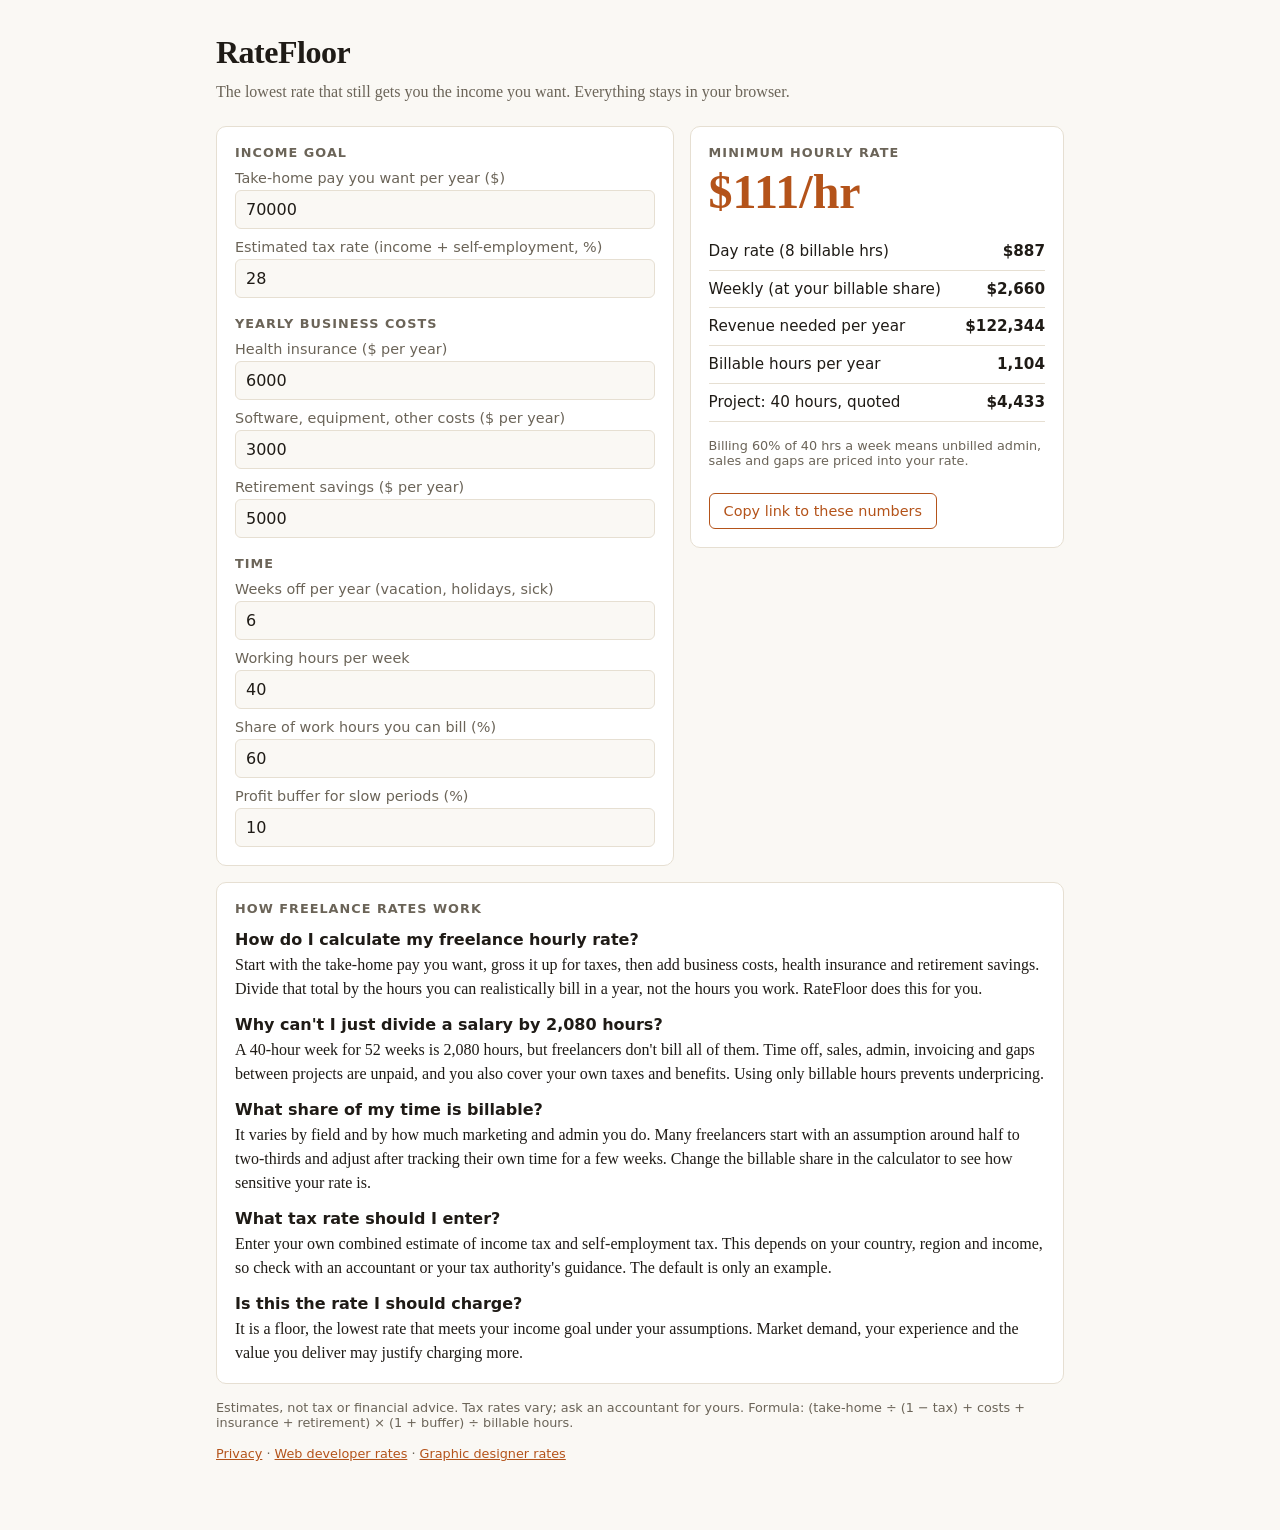
==== index.html @ 957304d7 "Add site source, shared headers and publish config, 404 metadata Replace uploaded zip with the extra" ====
<!doctype html>
<html lang="en">
<head>
<meta charset="utf-8">
<meta name="viewport" content="width=device-width,initial-scale=1">
<title>RateFloor: Freelance Hourly Rate Calculator</title>
<link rel="canonical" href="https://ratefloor-calculator.netlify.app/">
<meta property="og:title" content="RateFloor: Freelance Hourly Rate Calculator">
<meta property="og:description" content="Work backward from the take-home pay you want to the minimum rate you should charge.">
<meta property="og:url" content="https://ratefloor-calculator.netlify.app/">
<meta property="og:type" content="website">
<meta name="description" content="Work backward from the take-home pay you want to the minimum hourly, daily and project rate you should charge as a freelancer.">
<style>
:root{--bg:#faf8f4;--card:#fff;--ink:#1f1b16;--mute:#6b6458;--acc:#b4531a;--line:#e6dfd2}
@media(prefers-color-scheme:dark){:root{--bg:#171410;--card:#201c17;--ink:#f1ebe0;--mute:#a79d8c;--acc:#f0985c;--line:#342e26}}
*{box-sizing:border-box}
body{margin:0;font:16px/1.5 Georgia,'Times New Roman',serif;background:var(--bg);color:var(--ink)}
main{max-width:880px;margin:0 auto;padding:28px 16px 56px}
h1{font-size:2rem;margin:0 0 4px;letter-spacing:-.5px}
.sub{color:var(--mute);margin:0 0 22px}
.grid{display:grid;grid-template-columns:1.1fr .9fr;gap:16px;align-items:start}
@media(max-width:720px){.grid{grid-template-columns:1fr}}
.card{background:var(--card);border:1px solid var(--line);border-radius:10px;padding:18px}
h2{font:600 .8rem system-ui,sans-serif;text-transform:uppercase;letter-spacing:.08em;color:var(--mute);margin:18px 0 6px}
h2:first-child{margin-top:0}
label{display:block;font:.9rem system-ui,sans-serif;color:var(--mute);margin-top:10px}
input{width:100%;padding:9px 10px;margin-top:4px;font:1rem system-ui,sans-serif;border:1px solid var(--line);border-radius:6px;background:var(--bg);color:var(--ink)}
.hero{font-size:3rem;font-weight:700;color:var(--acc);line-height:1.1}
.row{display:flex;justify-content:space-between;padding:7px 0;border-bottom:1px solid var(--line);font-family:system-ui,sans-serif;font-size:.95rem}
.row:last-child{border:0}
.note{color:var(--mute);font:.8rem system-ui,sans-serif;margin-top:16px}
</style>
<script type="application/ld+json">{"@context": "https://schema.org", "@type": "FAQPage", "mainEntity": [{"@type": "Question", "name": "How do I calculate my freelance hourly rate?", "acceptedAnswer": {"@type": "Answer", "text": "Start with the take-home pay you want, gross it up for taxes, then add business costs, health insurance and retirement savings. Divide that total by the hours you can realistically bill in a year, not the hours you work. RateFloor does this for you."}}, {"@type": "Question", "name": "Why can't I just divide a salary by 2,080 hours?", "acceptedAnswer": {"@type": "Answer", "text": "A 40-hour week for 52 weeks is 2,080 hours, but freelancers don't bill all of them. Time off, sales, admin, invoicing and gaps between projects are unpaid, and you also cover your own taxes and benefits. Using only billable hours prevents underpricing."}}, {"@type": "Question", "name": "What share of my time is billable?", "acceptedAnswer": {"@type": "Answer", "text": "It varies by field and by how much marketing and admin you do. Many freelancers start with an assumption around half to two-thirds and adjust after tracking their own time for a few weeks. Change the billable share in the calculator to see how sensitive your rate is."}}, {"@type": "Question", "name": "What tax rate should I enter?", "acceptedAnswer": {"@type": "Answer", "text": "Enter your own combined estimate of income tax and self-employment tax. This depends on your country, region and income, so check with an accountant or your tax authority's guidance. The default is only an example."}}, {"@type": "Question", "name": "Is this the rate I should charge?", "acceptedAnswer": {"@type": "Answer", "text": "It is a floor, the lowest rate that meets your income goal under your assumptions. Market demand, your experience and the value you deliver may justify charging more."}}]}</script>
</head>
<body>
<main>
<h1>RateFloor</h1>
<p class="sub">The lowest rate that still gets you the income you want. Everything stays in your browser.</p>
<div class="grid">
<section class="card">
<h2>Income goal</h2>
<label>Take-home pay you want per year ($)<input id="net" type="number" value="70000" step="1000"></label>
<label>Estimated tax rate (income + self-employment, %)<input id="tax" type="number" value="28" step="1"></label>
<h2>Yearly business costs</h2>
<label>Health insurance ($ per year)<input id="health" type="number" value="6000" step="100"></label>
<label>Software, equipment, other costs ($ per year)<input id="costs" type="number" value="3000" step="100"></label>
<label>Retirement savings ($ per year)<input id="ret" type="number" value="5000" step="500"></label>
<h2>Time</h2>
<label>Weeks off per year (vacation, holidays, sick)<input id="off" type="number" value="6" step="1"></label>
<label>Working hours per week<input id="hrs" type="number" value="40" step="1"></label>
<label>Share of work hours you can bill (%)<input id="bill" type="number" value="60" step="1"></label>
<label>Profit buffer for slow periods (%)<input id="buf" type="number" value="10" step="1"></label>
</section>
<section class="card" aria-live="polite">
<h2>Minimum hourly rate</h2>
<div class="hero" id="rate">–</div>
<div style="height:14px"></div>
<div class="row"><span>Day rate (8 billable hrs)</span><b id="day">–</b></div>
<div class="row"><span>Weekly (at your billable share)</span><b id="wk">–</b></div>
<div class="row"><span>Revenue needed per year</span><b id="rev">–</b></div>
<div class="row"><span>Billable hours per year</span><b id="bh">–</b></div>
<div class="row"><span>Project: 40 hours, quoted</span><b id="proj">–</b></div>
<p class="note" id="msg"></p>
<button id="share" type="button" style="margin-top:12px;padding:9px 14px;font:.9rem system-ui,sans-serif;border:1px solid var(--acc);color:var(--acc);background:transparent;border-radius:6px;cursor:pointer">Copy link to these numbers</button>
</section>
</div>
<section class="card" style="margin-top:16px"><h2>How freelance rates work</h2><h3 style="font:600 1rem system-ui,sans-serif;margin:14px 0 4px">How do I calculate my freelance hourly rate?</h3><p style="margin:0">Start with the take-home pay you want, gross it up for taxes, then add business costs, health insurance and retirement savings. Divide that total by the hours you can realistically bill in a year, not the hours you work. RateFloor does this for you.</p><h3 style="font:600 1rem system-ui,sans-serif;margin:14px 0 4px">Why can't I just divide a salary by 2,080 hours?</h3><p style="margin:0">A 40-hour week for 52 weeks is 2,080 hours, but freelancers don't bill all of them. Time off, sales, admin, invoicing and gaps between projects are unpaid, and you also cover your own taxes and benefits. Using only billable hours prevents underpricing.</p><h3 style="font:600 1rem system-ui,sans-serif;margin:14px 0 4px">What share of my time is billable?</h3><p style="margin:0">It varies by field and by how much marketing and admin you do. Many freelancers start with an assumption around half to two-thirds and adjust after tracking their own time for a few weeks. Change the billable share in the calculator to see how sensitive your rate is.</p><h3 style="font:600 1rem system-ui,sans-serif;margin:14px 0 4px">What tax rate should I enter?</h3><p style="margin:0">Enter your own combined estimate of income tax and self-employment tax. This depends on your country, region and income, so check with an accountant or your tax authority's guidance. The default is only an example.</p><h3 style="font:600 1rem system-ui,sans-serif;margin:14px 0 4px">Is this the rate I should charge?</h3><p style="margin:0">It is a floor, the lowest rate that meets your income goal under your assumptions. Market demand, your experience and the value you deliver may justify charging more.</p></section>
<p class="note">Estimates, not tax or financial advice. Tax rates vary; ask an accountant for yours. Formula: (take-home ÷ (1 − tax) + costs + insurance + retirement) × (1 + buffer) ÷ billable hours.</p>
<p class="note"><a href="privacy.html" style="color:var(--acc)">Privacy</a> &middot; <a href="guides/web-developer-freelance-rate/" style="color:var(--acc)">Web developer rates</a> &middot; <a href="guides/graphic-designer-freelance-rate/" style="color:var(--acc)">Graphic designer rates</a></p>
</main>
<script>
const $=id=>document.getElementById(id);
const m=n=>"$"+Math.round(n).toLocaleString();
function calc(){
  const v=id=>+$(id).value;
  const tax=v("tax")/100;
  if(tax>=1||tax<0||v("bill")<=0||v("hrs")<=0||v("off")>=52){$("msg").textContent="Check your inputs.";return}
  const gross=v("net")/(1-tax);
  const rev=(gross+v("health")+v("costs")+v("ret"))*(1+v("buf")/100);
  const bh=(52-v("off"))*v("hrs")*(v("bill")/100);
  const rate=rev/bh;
  $("rate").textContent=m(rate)+"/hr";
  $("day").textContent=m(rate*8);
  $("wk").textContent=m(rate*v("hrs")*v("bill")/100);
  $("rev").textContent=m(rev);
  $("bh").textContent=Math.round(bh).toLocaleString();
  $("proj").textContent=m(rate*40);
  $("msg").textContent="Billing "+Math.round(v("bill"))+"% of "+v("hrs")+" hrs a week means unbilled admin, sales and gaps are priced into your rate.";
}
const ids=["net","tax","health","costs","ret","off","hrs","bill","buf"];
function save(){try{history.replaceState(null,"","#"+ids.map(i=>$(i).value).join(","))}catch(e){}}
function load(){const p=location.hash.slice(1).split(",");if(p.length===ids.length&&p.every(x=>x!==""&&isFinite(+x)))ids.forEach((i,k)=>$(i).value=p[k])}
$("share").addEventListener("click",async()=>{save();try{await navigator.clipboard.writeText(location.href);$("share").textContent="Link copied"}catch(e){$("share").textContent="Copy the address bar link"}setTimeout(()=>$("share").textContent="Copy link to these numbers",2500)});
document.querySelectorAll("input").forEach(e=>e.addEventListener("input",()=>{calc();save()}));
load();calc();
</script>
</body>
</html>
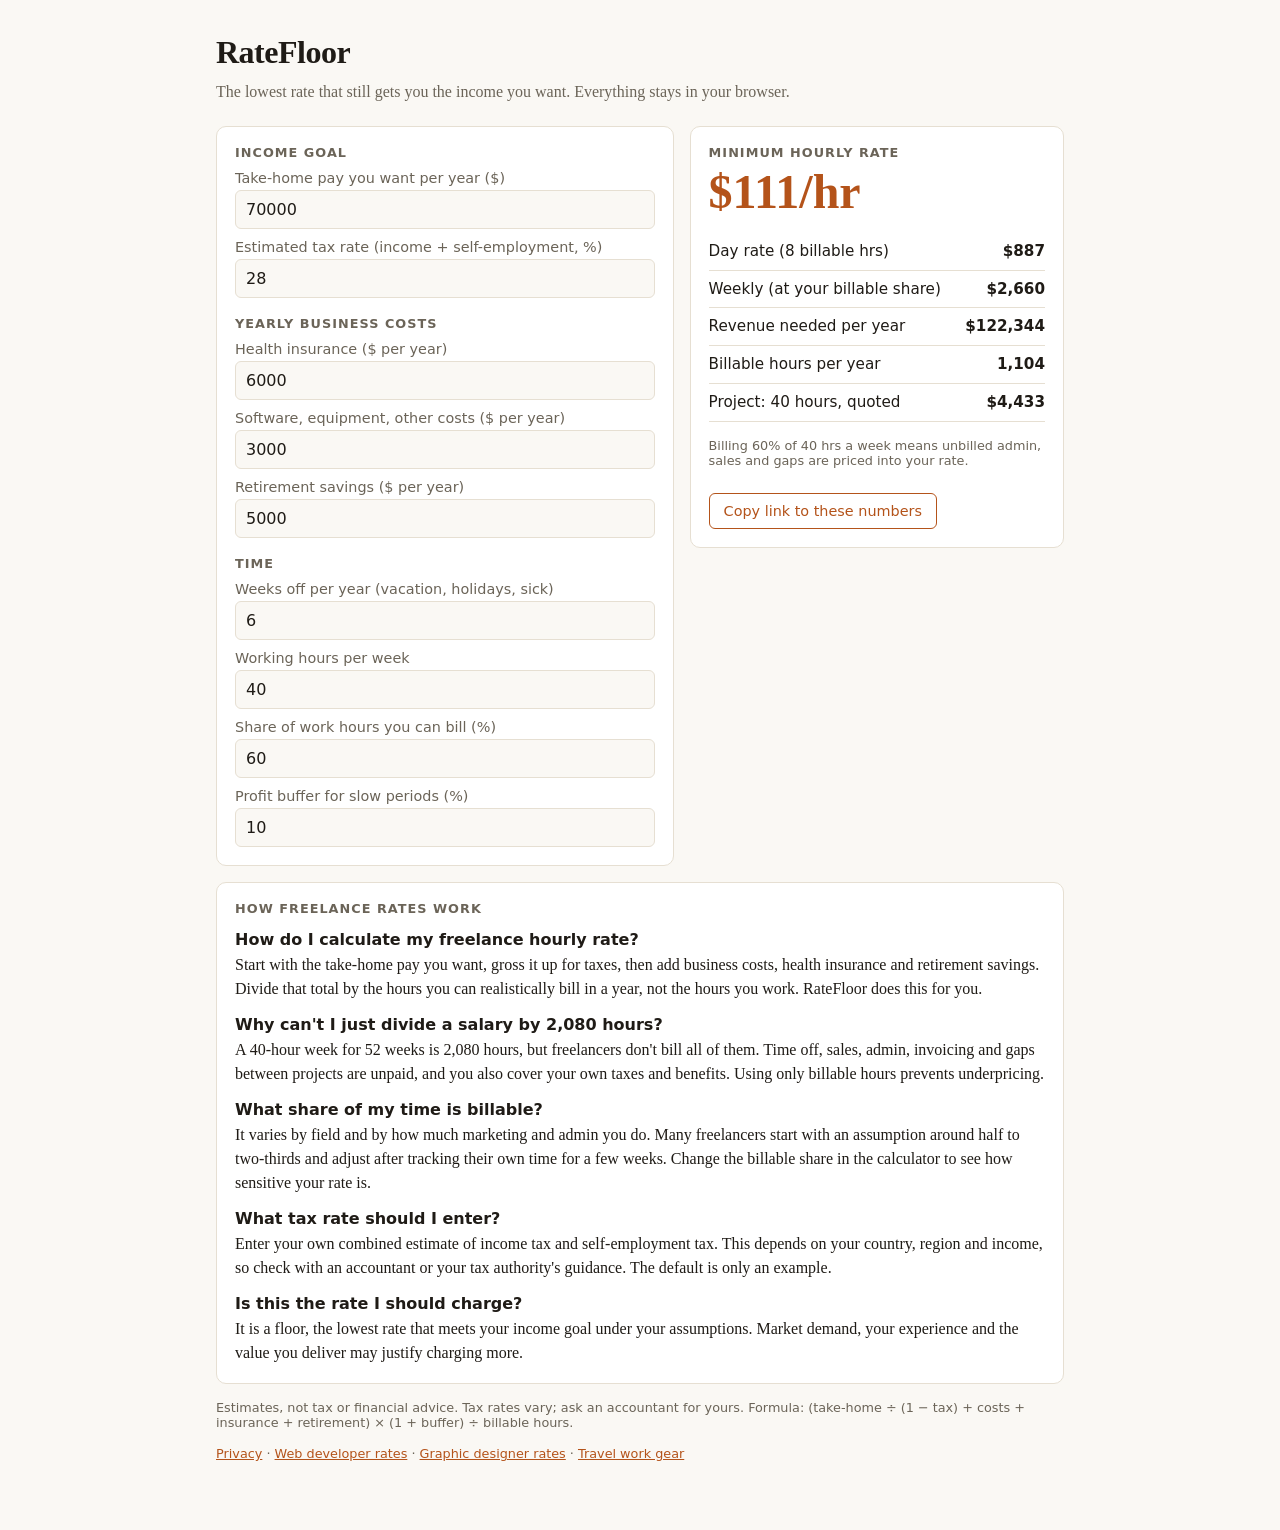
==== commit a5c0ce28: "Add travel work gear guide with affiliate links New guide with nine tagged Amazon search links and a" ====
--- a/index.html
+++ b/index.html
@@ -31,6 +31,8 @@
 .note{color:var(--mute);font:.8rem system-ui,sans-serif;margin-top:16px}
 </style>
 <script type="application/ld+json">{"@context": "https://schema.org", "@type": "FAQPage", "mainEntity": [{"@type": "Question", "name": "How do I calculate my freelance hourly rate?", "acceptedAnswer": {"@type": "Answer", "text": "Start with the take-home pay you want, gross it up for taxes, then add business costs, health insurance and retirement savings. Divide that total by the hours you can realistically bill in a year, not the hours you work. RateFloor does this for you."}}, {"@type": "Question", "name": "Why can't I just divide a salary by 2,080 hours?", "acceptedAnswer": {"@type": "Answer", "text": "A 40-hour week for 52 weeks is 2,080 hours, but freelancers don't bill all of them. Time off, sales, admin, invoicing and gaps between projects are unpaid, and you also cover your own taxes and benefits. Using only billable hours prevents underpricing."}}, {"@type": "Question", "name": "What share of my time is billable?", "acceptedAnswer": {"@type": "Answer", "text": "It varies by field and by how much marketing and admin you do. Many freelancers start with an assumption around half to two-thirds and adjust after tracking their own time for a few weeks. Change the billable share in the calculator to see how sensitive your rate is."}}, {"@type": "Question", "name": "What tax rate should I enter?", "acceptedAnswer": {"@type": "Answer", "text": "Enter your own combined estimate of income tax and self-employment tax. This depends on your country, region and income, so check with an accountant or your tax authority's guidance. The default is only an example."}}, {"@type": "Question", "name": "Is this the rate I should charge?", "acceptedAnswer": {"@type": "Answer", "text": "It is a floor, the lowest rate that meets your income goal under your assumptions. Market demand, your experience and the value you deliver may justify charging more."}}]}</script>
+<script async src="https://www.googletagmanager.com/gtag/js?id=G-VD6P0Z7NSE"></script>
+<script>window.dataLayer=window.dataLayer||[];function gtag(){dataLayer.push(arguments)}gtag("js",new Date());gtag("config","G-VD6P0Z7NSE",{page_location:location.origin+location.pathname+location.search});</script>
 </head>
 <body>
 <main>
@@ -66,7 +68,7 @@
 </div>
 <section class="card" style="margin-top:16px"><h2>How freelance rates work</h2><h3 style="font:600 1rem system-ui,sans-serif;margin:14px 0 4px">How do I calculate my freelance hourly rate?</h3><p style="margin:0">Start with the take-home pay you want, gross it up for taxes, then add business costs, health insurance and retirement savings. Divide that total by the hours you can realistically bill in a year, not the hours you work. RateFloor does this for you.</p><h3 style="font:600 1rem system-ui,sans-serif;margin:14px 0 4px">Why can't I just divide a salary by 2,080 hours?</h3><p style="margin:0">A 40-hour week for 52 weeks is 2,080 hours, but freelancers don't bill all of them. Time off, sales, admin, invoicing and gaps between projects are unpaid, and you also cover your own taxes and benefits. Using only billable hours prevents underpricing.</p><h3 style="font:600 1rem system-ui,sans-serif;margin:14px 0 4px">What share of my time is billable?</h3><p style="margin:0">It varies by field and by how much marketing and admin you do. Many freelancers start with an assumption around half to two-thirds and adjust after tracking their own time for a few weeks. Change the billable share in the calculator to see how sensitive your rate is.</p><h3 style="font:600 1rem system-ui,sans-serif;margin:14px 0 4px">What tax rate should I enter?</h3><p style="margin:0">Enter your own combined estimate of income tax and self-employment tax. This depends on your country, region and income, so check with an accountant or your tax authority's guidance. The default is only an example.</p><h3 style="font:600 1rem system-ui,sans-serif;margin:14px 0 4px">Is this the rate I should charge?</h3><p style="margin:0">It is a floor, the lowest rate that meets your income goal under your assumptions. Market demand, your experience and the value you deliver may justify charging more.</p></section>
 <p class="note">Estimates, not tax or financial advice. Tax rates vary; ask an accountant for yours. Formula: (take-home ÷ (1 − tax) + costs + insurance + retirement) × (1 + buffer) ÷ billable hours.</p>
-<p class="note"><a href="privacy.html" style="color:var(--acc)">Privacy</a> &middot; <a href="guides/web-developer-freelance-rate/" style="color:var(--acc)">Web developer rates</a> &middot; <a href="guides/graphic-designer-freelance-rate/" style="color:var(--acc)">Graphic designer rates</a></p>
+<p class="note"><a href="privacy.html" style="color:var(--acc)">Privacy</a> &middot; <a href="guides/web-developer-freelance-rate/" style="color:var(--acc)">Web developer rates</a> &middot; <a href="guides/graphic-designer-freelance-rate/" style="color:var(--acc)">Graphic designer rates</a> &middot; <a href="guides/travel-work-gear/" style="color:var(--acc)">Travel work gear</a></p>
 </main>
 <script>
 const $=id=>document.getElementById(id);
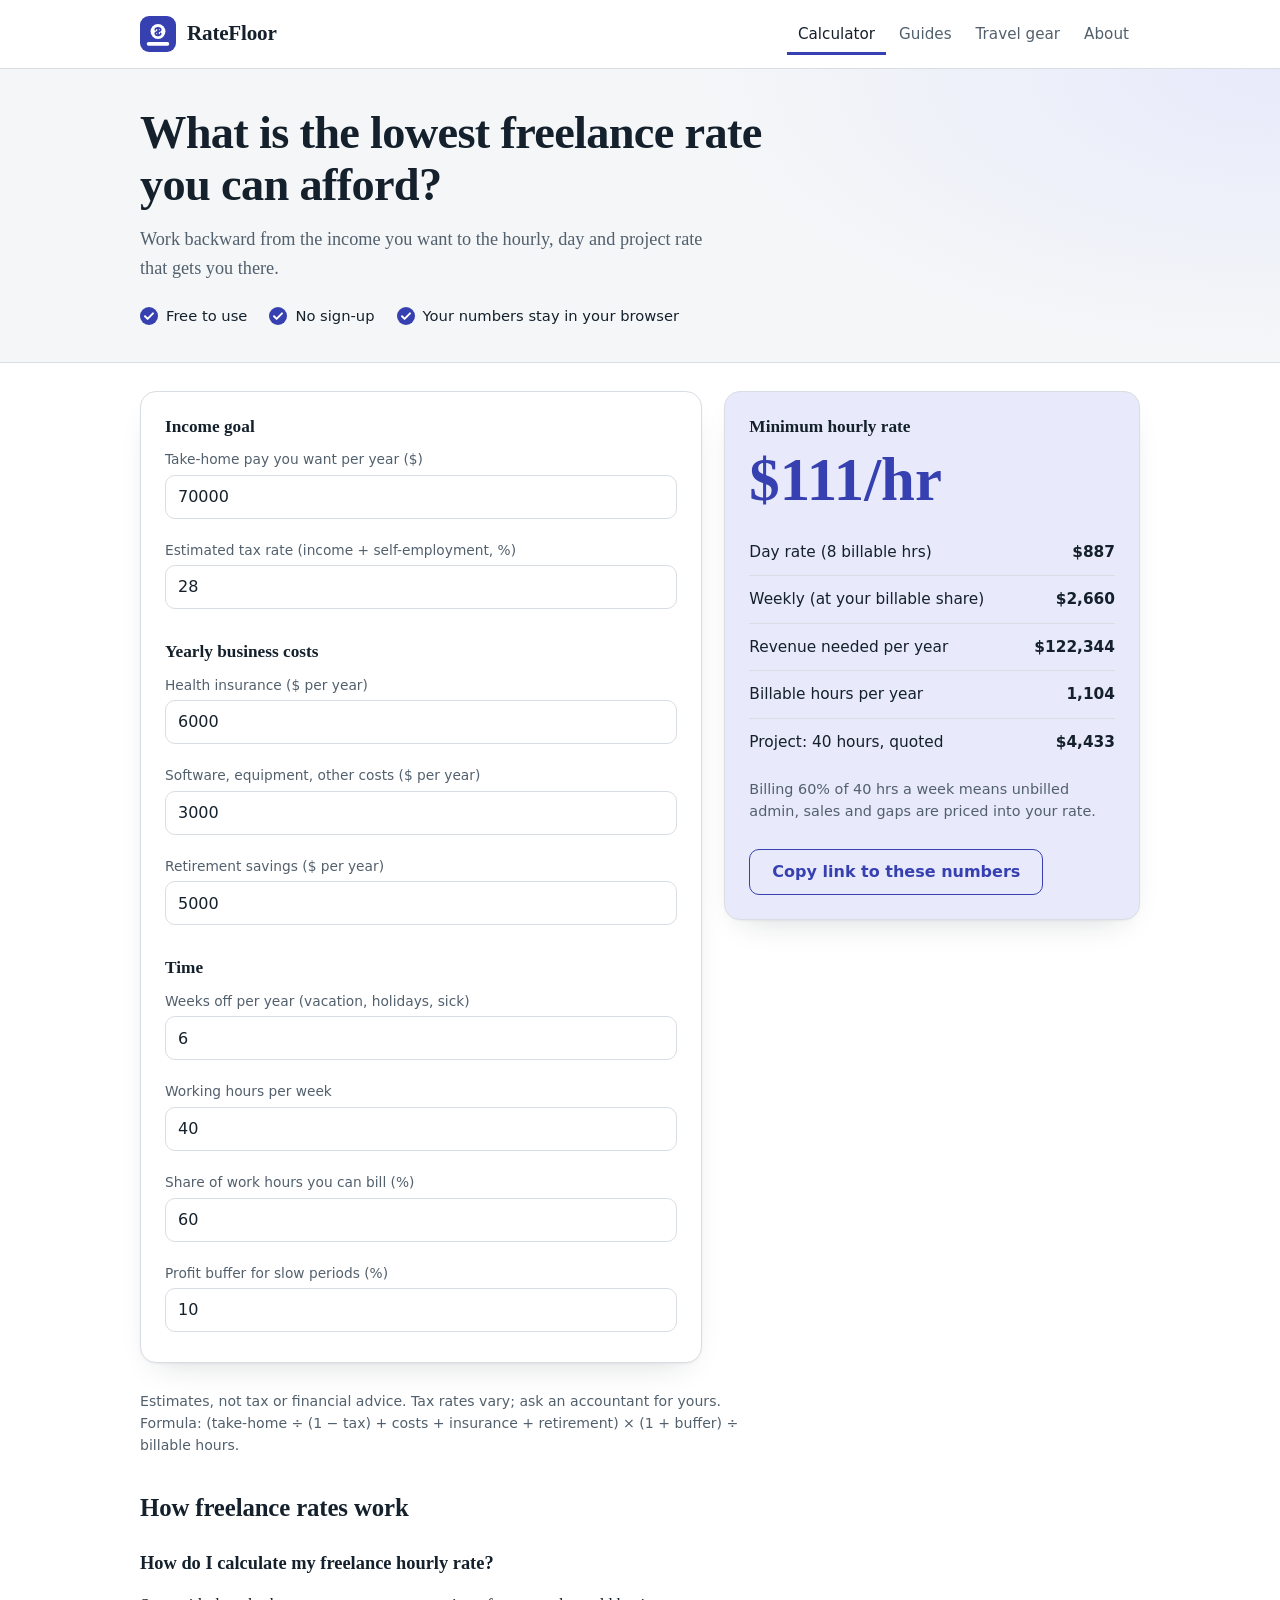
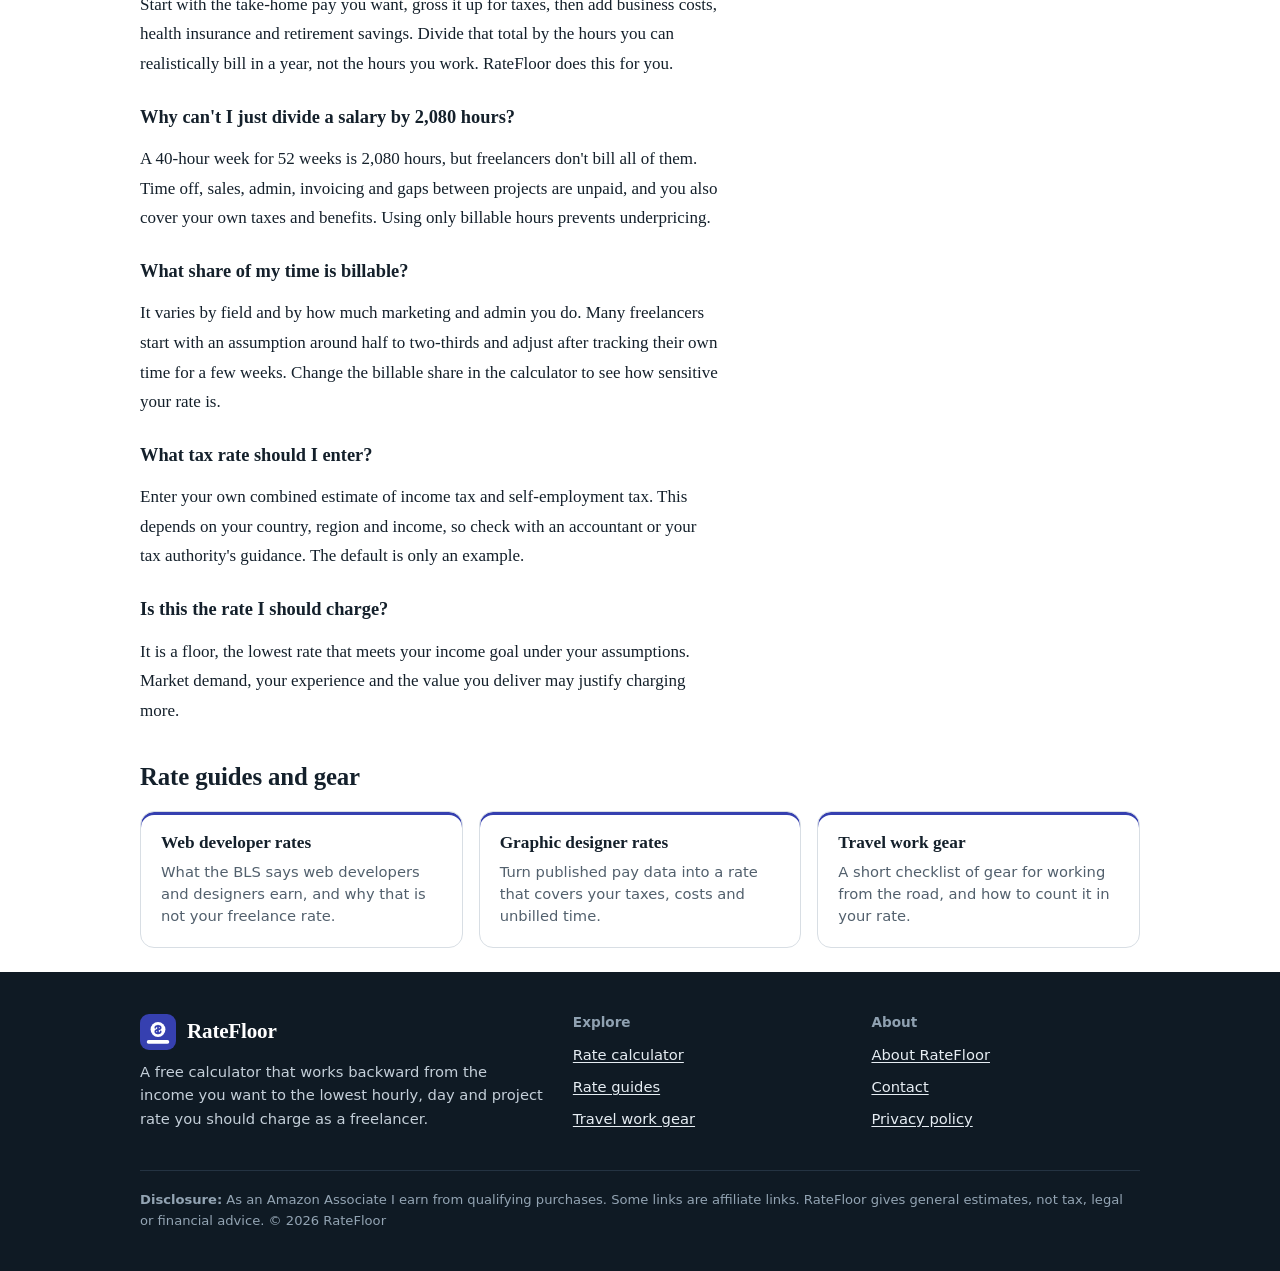
==== commit 4ab5506c: "Redesign RateFloor and add AdSense, contact and about pages Shared design system with logo, favicon " ====
--- a/index.html
+++ b/index.html
@@ -1,75 +1,52 @@
 <!doctype html>
-<html lang="en">
-<head>
-<meta charset="utf-8">
-<meta name="viewport" content="width=device-width,initial-scale=1">
-<title>RateFloor: Freelance Hourly Rate Calculator</title>
+<html lang="en"><head><meta charset="utf-8"><meta name="viewport" content="width=device-width,initial-scale=1">
+<title>RateFloor: Freelance Hourly Rate Calculator</title><meta name="description" content="Work backward from the take-home pay you want to the minimum hourly, daily and project rate you should charge as a freelancer.">
 <link rel="canonical" href="https://ratefloor-calculator.netlify.app/">
-<meta property="og:title" content="RateFloor: Freelance Hourly Rate Calculator">
-<meta property="og:description" content="Work backward from the take-home pay you want to the minimum rate you should charge.">
-<meta property="og:url" content="https://ratefloor-calculator.netlify.app/">
-<meta property="og:type" content="website">
-<meta name="description" content="Work backward from the take-home pay you want to the minimum hourly, daily and project rate you should charge as a freelancer.">
-<style>
-:root{--bg:#faf8f4;--card:#fff;--ink:#1f1b16;--mute:#6b6458;--acc:#b4531a;--line:#e6dfd2}
-@media(prefers-color-scheme:dark){:root{--bg:#171410;--card:#201c17;--ink:#f1ebe0;--mute:#a79d8c;--acc:#f0985c;--line:#342e26}}
-*{box-sizing:border-box}
-body{margin:0;font:16px/1.5 Georgia,'Times New Roman',serif;background:var(--bg);color:var(--ink)}
-main{max-width:880px;margin:0 auto;padding:28px 16px 56px}
-h1{font-size:2rem;margin:0 0 4px;letter-spacing:-.5px}
-.sub{color:var(--mute);margin:0 0 22px}
-.grid{display:grid;grid-template-columns:1.1fr .9fr;gap:16px;align-items:start}
-@media(max-width:720px){.grid{grid-template-columns:1fr}}
-.card{background:var(--card);border:1px solid var(--line);border-radius:10px;padding:18px}
-h2{font:600 .8rem system-ui,sans-serif;text-transform:uppercase;letter-spacing:.08em;color:var(--mute);margin:18px 0 6px}
-h2:first-child{margin-top:0}
-label{display:block;font:.9rem system-ui,sans-serif;color:var(--mute);margin-top:10px}
-input{width:100%;padding:9px 10px;margin-top:4px;font:1rem system-ui,sans-serif;border:1px solid var(--line);border-radius:6px;background:var(--bg);color:var(--ink)}
-.hero{font-size:3rem;font-weight:700;color:var(--acc);line-height:1.1}
-.row{display:flex;justify-content:space-between;padding:7px 0;border-bottom:1px solid var(--line);font-family:system-ui,sans-serif;font-size:.95rem}
-.row:last-child{border:0}
-.note{color:var(--mute);font:.8rem system-ui,sans-serif;margin-top:16px}
-</style>
-<script type="application/ld+json">{"@context": "https://schema.org", "@type": "FAQPage", "mainEntity": [{"@type": "Question", "name": "How do I calculate my freelance hourly rate?", "acceptedAnswer": {"@type": "Answer", "text": "Start with the take-home pay you want, gross it up for taxes, then add business costs, health insurance and retirement savings. Divide that total by the hours you can realistically bill in a year, not the hours you work. RateFloor does this for you."}}, {"@type": "Question", "name": "Why can't I just divide a salary by 2,080 hours?", "acceptedAnswer": {"@type": "Answer", "text": "A 40-hour week for 52 weeks is 2,080 hours, but freelancers don't bill all of them. Time off, sales, admin, invoicing and gaps between projects are unpaid, and you also cover your own taxes and benefits. Using only billable hours prevents underpricing."}}, {"@type": "Question", "name": "What share of my time is billable?", "acceptedAnswer": {"@type": "Answer", "text": "It varies by field and by how much marketing and admin you do. Many freelancers start with an assumption around half to two-thirds and adjust after tracking their own time for a few weeks. Change the billable share in the calculator to see how sensitive your rate is."}}, {"@type": "Question", "name": "What tax rate should I enter?", "acceptedAnswer": {"@type": "Answer", "text": "Enter your own combined estimate of income tax and self-employment tax. This depends on your country, region and income, so check with an accountant or your tax authority's guidance. The default is only an example."}}, {"@type": "Question", "name": "Is this the rate I should charge?", "acceptedAnswer": {"@type": "Answer", "text": "It is a floor, the lowest rate that meets your income goal under your assumptions. Market demand, your experience and the value you deliver may justify charging more."}}]}</script>
+<link rel="icon" type="image/svg+xml" href="/favicon.svg"><link rel="apple-touch-icon" href="/apple-touch-icon.png"><meta name="theme-color" content="#3640b0">
+<meta property="og:type" content="website"><meta property="og:site_name" content="RateFloor">
+<meta property="og:title" content="RateFloor: Freelance Hourly Rate Calculator"><meta property="og:description" content="Work backward from the take-home pay you want to the minimum hourly, daily and project rate you should charge as a freelancer.">
+<meta property="og:url" content="https://ratefloor-calculator.netlify.app/"><meta property="og:image" content="https://ratefloor-calculator.netlify.app/og-image.png">
+<meta name="twitter:card" content="summary_large_image">
+<link rel="stylesheet" href="/style.css">
 <script async src="https://www.googletagmanager.com/gtag/js?id=G-VD6P0Z7NSE"></script>
 <script>window.dataLayer=window.dataLayer||[];function gtag(){dataLayer.push(arguments)}gtag("js",new Date());gtag("config","G-VD6P0Z7NSE",{page_location:location.origin+location.pathname+location.search});</script>
-</head>
-<body>
-<main>
-<h1>RateFloor</h1>
-<p class="sub">The lowest rate that still gets you the income you want. Everything stays in your browser.</p>
-<div class="grid">
-<section class="card">
-<h2>Income goal</h2>
+<meta name="google-adsense-account" content="ca-pub-1399340452541176">
+<script async src="https://pagead2.googlesyndication.com/pagead/js/adsbygoogle.js?client=ca-pub-1399340452541176" crossorigin="anonymous"></script>
+<script type="application/ld+json">{"@context": "https://schema.org", "@type": "FAQPage", "mainEntity": [{"@type": "Question", "name": "How do I calculate my freelance hourly rate?", "acceptedAnswer": {"@type": "Answer", "text": "Start with the take-home pay you want, gross it up for taxes, then add business costs, health insurance and retirement savings. Divide that total by the hours you can realistically bill in a year, not the hours you work. RateFloor does this for you."}}, {"@type": "Question", "name": "Why can't I just divide a salary by 2,080 hours?", "acceptedAnswer": {"@type": "Answer", "text": "A 40-hour week for 52 weeks is 2,080 hours, but freelancers don't bill all of them. Time off, sales, admin, invoicing and gaps between projects are unpaid, and you also cover your own taxes and benefits. Using only billable hours prevents underpricing."}}, {"@type": "Question", "name": "What share of my time is billable?", "acceptedAnswer": {"@type": "Answer", "text": "It varies by field and by how much marketing and admin you do. Many freelancers start with an assumption around half to two-thirds and adjust after tracking their own time for a few weeks. Change the billable share in the calculator to see how sensitive your rate is."}}, {"@type": "Question", "name": "What tax rate should I enter?", "acceptedAnswer": {"@type": "Answer", "text": "Enter your own combined estimate of income tax and self-employment tax. This depends on your country, region and income, so check with an accountant or your tax authority's guidance. The default is only an example."}}, {"@type": "Question", "name": "Is this the rate I should charge?", "acceptedAnswer": {"@type": "Answer", "text": "It is a floor, the lowest rate that meets your income goal under your assumptions. Market demand, your experience and the value you deliver may justify charging more."}}]}</script>
+</head><body>
+<a class="skip" href="#main">Skip to content</a>
+<header class="top"><div class="w"><a class="brand" href="/"><svg aria-hidden="true" xmlns="http://www.w3.org/2000/svg" viewBox="0 0 32 32"><rect width="32" height="32" rx="8" fill="#3640b0"/><circle cx="16" cy="13.800" r="6.600" fill="#fff"/><path d="M16 10.200v7.200M13.600 12.200c0-1 .9-1.700 2.400-1.700s2.400.7 2.400 1.700c0 2.200-4.800 1.100-4.800 3.300 0 1 .9 1.700 2.400 1.700s2.400-.7 2.400-1.700" fill="none" stroke="#3640b0" stroke-width="1.500" stroke-linecap="round"/><rect x="6" y="23.200" width="20" height="3.200" rx="1.600" fill="#fff"/></svg>RateFloor</a><nav class="main" aria-label="Main"><a href="/" aria-current="page">Calculator</a><a href="/guides/">Guides</a><a href="/guides/travel-work-gear/">Travel gear</a><a href="/about/">About</a></nav></div></header>
+<div class="band wide"><div class="w"><h1>What is the lowest freelance rate you can afford?</h1><p class="lead">Work backward from the income you want to the hourly, day and project rate that gets you there.</p><ul class="trust"><li>Free to use</li><li>No sign-up</li><li>Your numbers stay in your browser</li></ul></div></div>
+<main id="main" class="w">
+<div class="calc">
+<section class="card"><h2>Income goal</h2><div class="fields">
 <label>Take-home pay you want per year ($)<input id="net" type="number" value="70000" step="1000"></label>
-<label>Estimated tax rate (income + self-employment, %)<input id="tax" type="number" value="28" step="1"></label>
-<h2>Yearly business costs</h2>
+<label>Estimated tax rate (income + self-employment, %)<input id="tax" type="number" value="28" step="1"></label></div>
+<h2>Yearly business costs</h2><div class="fields">
 <label>Health insurance ($ per year)<input id="health" type="number" value="6000" step="100"></label>
 <label>Software, equipment, other costs ($ per year)<input id="costs" type="number" value="3000" step="100"></label>
-<label>Retirement savings ($ per year)<input id="ret" type="number" value="5000" step="500"></label>
-<h2>Time</h2>
+<label>Retirement savings ($ per year)<input id="ret" type="number" value="5000" step="500"></label></div>
+<h2>Time</h2><div class="fields">
 <label>Weeks off per year (vacation, holidays, sick)<input id="off" type="number" value="6" step="1"></label>
 <label>Working hours per week<input id="hrs" type="number" value="40" step="1"></label>
 <label>Share of work hours you can bill (%)<input id="bill" type="number" value="60" step="1"></label>
-<label>Profit buffer for slow periods (%)<input id="buf" type="number" value="10" step="1"></label>
+<label>Profit buffer for slow periods (%)<input id="buf" type="number" value="10" step="1"></label></div>
 </section>
-<section class="card" aria-live="polite">
-<h2>Minimum hourly rate</h2>
-<div class="hero" id="rate">–</div>
-<div style="height:14px"></div>
+<section class="card result" aria-live="polite"><h2>Minimum hourly rate</h2>
+<div class="rate" id="rate">–</div>
 <div class="row"><span>Day rate (8 billable hrs)</span><b id="day">–</b></div>
 <div class="row"><span>Weekly (at your billable share)</span><b id="wk">–</b></div>
 <div class="row"><span>Revenue needed per year</span><b id="rev">–</b></div>
 <div class="row"><span>Billable hours per year</span><b id="bh">–</b></div>
 <div class="row"><span>Project: 40 hours, quoted</span><b id="proj">–</b></div>
-<p class="note" id="msg"></p>
-<button id="share" type="button" style="margin-top:12px;padding:9px 14px;font:.9rem system-ui,sans-serif;border:1px solid var(--acc);color:var(--acc);background:transparent;border-radius:6px;cursor:pointer">Copy link to these numbers</button>
-</section>
-</div>
-<section class="card" style="margin-top:16px"><h2>How freelance rates work</h2><h3 style="font:600 1rem system-ui,sans-serif;margin:14px 0 4px">How do I calculate my freelance hourly rate?</h3><p style="margin:0">Start with the take-home pay you want, gross it up for taxes, then add business costs, health insurance and retirement savings. Divide that total by the hours you can realistically bill in a year, not the hours you work. RateFloor does this for you.</p><h3 style="font:600 1rem system-ui,sans-serif;margin:14px 0 4px">Why can't I just divide a salary by 2,080 hours?</h3><p style="margin:0">A 40-hour week for 52 weeks is 2,080 hours, but freelancers don't bill all of them. Time off, sales, admin, invoicing and gaps between projects are unpaid, and you also cover your own taxes and benefits. Using only billable hours prevents underpricing.</p><h3 style="font:600 1rem system-ui,sans-serif;margin:14px 0 4px">What share of my time is billable?</h3><p style="margin:0">It varies by field and by how much marketing and admin you do. Many freelancers start with an assumption around half to two-thirds and adjust after tracking their own time for a few weeks. Change the billable share in the calculator to see how sensitive your rate is.</p><h3 style="font:600 1rem system-ui,sans-serif;margin:14px 0 4px">What tax rate should I enter?</h3><p style="margin:0">Enter your own combined estimate of income tax and self-employment tax. This depends on your country, region and income, so check with an accountant or your tax authority's guidance. The default is only an example.</p><h3 style="font:600 1rem system-ui,sans-serif;margin:14px 0 4px">Is this the rate I should charge?</h3><p style="margin:0">It is a floor, the lowest rate that meets your income goal under your assumptions. Market demand, your experience and the value you deliver may justify charging more.</p></section>
-<p class="note">Estimates, not tax or financial advice. Tax rates vary; ask an accountant for yours. Formula: (take-home ÷ (1 − tax) + costs + insurance + retirement) × (1 + buffer) ÷ billable hours.</p>
-<p class="note"><a href="privacy.html" style="color:var(--acc)">Privacy</a> &middot; <a href="guides/web-developer-freelance-rate/" style="color:var(--acc)">Web developer rates</a> &middot; <a href="guides/graphic-designer-freelance-rate/" style="color:var(--acc)">Graphic designer rates</a> &middot; <a href="guides/travel-work-gear/" style="color:var(--acc)">Travel work gear</a></p>
-</main>
+<p class="mut" id="msg"></p>
+<button id="share" class="btn ghost" type="button">Copy link to these numbers</button>
+</section></div>
+<p class="note">Estimates, not tax or financial advice. Tax rates vary; ask an accountant for yours. Formula: (take-home &divide; (1 &minus; tax) + costs + insurance + retirement) &times; (1 + buffer) &divide; billable hours.</p>
+<h2>How freelance rates work</h2>
+<h3>How do I calculate my freelance hourly rate?</h3><p>Start with the take-home pay you want, gross it up for taxes, then add business costs, health insurance and retirement savings. Divide that total by the hours you can realistically bill in a year, not the hours you work. RateFloor does this for you.</p><h3>Why can&#x27;t I just divide a salary by 2,080 hours?</h3><p>A 40-hour week for 52 weeks is 2,080 hours, but freelancers don&#x27;t bill all of them. Time off, sales, admin, invoicing and gaps between projects are unpaid, and you also cover your own taxes and benefits. Using only billable hours prevents underpricing.</p><h3>What share of my time is billable?</h3><p>It varies by field and by how much marketing and admin you do. Many freelancers start with an assumption around half to two-thirds and adjust after tracking their own time for a few weeks. Change the billable share in the calculator to see how sensitive your rate is.</p><h3>What tax rate should I enter?</h3><p>Enter your own combined estimate of income tax and self-employment tax. This depends on your country, region and income, so check with an accountant or your tax authority&#x27;s guidance. The default is only an example.</p><h3>Is this the rate I should charge?</h3><p>It is a floor, the lowest rate that meets your income goal under your assumptions. Market demand, your experience and the value you deliver may justify charging more.</p>
+<h2>Rate guides and gear</h2>
+<ul class="cards"><li><a href="/guides/web-developer-freelance-rate/"><strong>Web developer rates</strong><span>What the BLS says web developers and designers earn, and why that is not your freelance rate.</span></a></li><li><a href="/guides/graphic-designer-freelance-rate/"><strong>Graphic designer rates</strong><span>Turn published pay data into a rate that covers your taxes, costs and unbilled time.</span></a></li><li><a href="/guides/travel-work-gear/"><strong>Travel work gear</strong><span>A short checklist of gear for working from the road, and how to count it in your rate.</span></a></li></ul>
 <script>
 const $=id=>document.getElementById(id);
 const m=n=>"$"+Math.round(n).toLocaleString();
@@ -96,5 +73,12 @@
 document.querySelectorAll("input").forEach(e=>e.addEventListener("input",()=>{calc();save()}));
 load();calc();
 </script>
-</body>
-</html>
+</main>
+<footer class="foot"><div class="w">
+<div class="cols">
+<div><a class="brand" href="/"><svg aria-hidden="true" xmlns="http://www.w3.org/2000/svg" viewBox="0 0 32 32"><rect width="32" height="32" rx="8" fill="#3640b0"/><circle cx="16" cy="13.800" r="6.600" fill="#fff"/><path d="M16 10.200v7.200M13.600 12.200c0-1 .9-1.700 2.400-1.700s2.400.7 2.400 1.700c0 2.200-4.800 1.100-4.800 3.300 0 1 .9 1.700 2.400 1.700s2.400-.7 2.400-1.700" fill="none" stroke="#3640b0" stroke-width="1.500" stroke-linecap="round"/><rect x="6" y="23.200" width="20" height="3.200" rx="1.600" fill="#fff"/></svg>RateFloor</a><p>A free calculator that works backward from the income you want to the lowest hourly, day and project rate you should charge as a freelancer.</p></div>
+<div><h3>Explore</h3><ul><li><a href="/">Rate calculator</a></li><li><a href="/guides/">Rate guides</a></li><li><a href="/guides/travel-work-gear/">Travel work gear</a></li></ul></div>
+<div><h3>About</h3><ul><li><a href="/about/">About RateFloor</a></li><li><a href="/contact/">Contact</a></li><li><a href="/privacy.html">Privacy policy</a></li></ul></div>
+</div>
+<p class="fine"><b>Disclosure:</b> As an Amazon Associate I earn from qualifying purchases. Some links are affiliate links. RateFloor gives general estimates, not tax, legal or financial advice. &copy; 2026 RateFloor</p>
+</div></footer></body></html>
--- a/style.css
+++ b/style.css
@@ -0,0 +1,96 @@
+:root{--brand:#3640b0;--on-brand:#fff;--link:#3640b0;--soft:#e8eafb}
+@media(prefers-color-scheme:dark){:root{--brand:#8b95ff;--on-brand:#0b0e33;--link:#a3abff;--soft:#1d2147}}
+:root{--serif:Charter,"Bitstream Charter","Sitka Text",Cambria,Georgia,serif;--sans:system-ui,-apple-system,"Segoe UI",Roboto,"Helvetica Neue",Arial,sans-serif;--paper:#fff;--wash:#f4f6f8;--ink:#14202b;--mut:#52606d;--rule:#d8dee4;--card:#fff}
+@media(prefers-color-scheme:dark){:root{--paper:#0f151b;--wash:#151d25;--ink:#e9eef2;--mut:#9aa8b5;--rule:#27333e;--card:#18212a}}
+*{box-sizing:border-box}html{-webkit-text-size-adjust:100%}
+body{margin:0;background:var(--paper);color:var(--ink);font:16px/1.6 var(--sans)}
+.w{max-width:1040px;margin:0 auto;padding:0 20px}
+a{color:var(--link);text-underline-offset:.16em}
+:focus-visible{outline:3px solid var(--brand);outline-offset:2px;border-radius:4px}
+.skip{position:absolute;left:-9999px;top:8px}.skip:focus{left:12px;background:var(--ink);color:var(--paper);padding:8px 12px;z-index:9;border-radius:8px}
+header.top{background:var(--paper);border-bottom:1px solid var(--rule)}
+header.top .w{display:flex;align-items:center;justify-content:space-between;gap:6px 20px;flex-wrap:wrap;min-height:68px}
+.brand{display:flex;align-items:center;gap:11px;color:var(--ink);text-decoration:none;font:700 1.32rem/1 var(--serif);letter-spacing:-.01em;padding:10px 0}
+.brand svg{width:36px;height:36px;flex:none;display:block}
+nav.main{display:flex;gap:2px;flex-wrap:wrap}
+nav.main a{padding:9px 11px;border-radius:8px;color:var(--mut);text-decoration:none;font-weight:500;font-size:.95rem}
+nav.main a:hover{background:var(--wash);color:var(--ink)}
+nav.main a[aria-current=page]{color:var(--ink);box-shadow:inset 0 -3px 0 var(--brand);border-radius:0}
+@media(max-width:640px){header.top .w{padding-bottom:6px}nav.main{width:100%;margin:0 -8px}nav.main a{padding:8px 9px;font-size:.92rem}}
+.band{background:radial-gradient(70% 150% at 100% 0%,var(--soft),transparent 64%),var(--wash);border-bottom:1px solid var(--rule)}
+.band .w{padding-top:38px;padding-bottom:34px}
+.crumbs{font-size:.85rem;color:var(--mut);margin:0 0 12px}.crumbs a{color:var(--mut)}
+.band h1{font:700 clamp(1.85rem,4.6vw,2.9rem)/1.12 var(--serif);letter-spacing:-.015em;margin:0 0 14px;max-width:24ch}
+.band.wide h1{max-width:30ch}
+.band .lead{font:400 1.14rem/1.62 var(--serif);color:var(--mut);margin:0;max-width:64ch}
+.trust{display:flex;flex-wrap:wrap;gap:8px 22px;margin:20px 0 0;padding:0;list-style:none;font-size:.92rem;font-weight:500}
+.trust li{display:flex;align-items:center;gap:8px}
+.trust li::before{content:"";width:18px;height:18px;border-radius:50%;background:var(--brand) url("data:image/svg+xml,%3Csvg xmlns='http://www.w3.org/2000/svg' viewBox='0 0 18 18'%3E%3Cpath d='M5 9.3l2.6 2.6L13 6.4' fill='none' stroke='%23fff' stroke-width='2' stroke-linecap='round' stroke-linejoin='round'/%3E%3C/svg%3E") center/100% no-repeat;flex:none}
+main{padding:12px 0 48px}
+main h2{font:650 1.55rem/1.25 var(--serif);margin:2.3rem 0 .5rem;letter-spacing:-.005em}
+main h3{font:650 1.15rem/1.3 var(--serif);margin:1.7rem 0 .2rem}
+main p,main li{font:400 1.0625rem/1.74 var(--serif)}
+main p{margin:.85em 0;max-width:68ch}
+main ul,main ol{max-width:68ch;padding-left:1.3em}main li{margin:.3em 0}
+.card,.aff,.panel{font-family:var(--sans)}
+.card p,.card li,.aff p,.aff li,td,th,label,.mut,.note,.d{font-family:var(--sans)}
+.mut{color:var(--mut);font-size:.9rem;line-height:1.55}
+.card{background:var(--card);border:1px solid var(--rule);border-radius:16px;padding:24px;margin:26px 0;box-shadow:0 1px 2px rgba(20,32,43,.05),0 14px 32px -18px rgba(20,32,43,.22)}
+label{display:block;font:500 .86rem/1.35 var(--sans);color:var(--mut);margin:0 0 6px}
+input,select,textarea{width:100%;padding:10px 12px;border:1px solid var(--rule);border-radius:10px;background:var(--paper);color:var(--ink);font:inherit;font-size:1rem;min-height:44px}
+textarea{min-height:150px;resize:vertical}
+input:focus,select:focus,textarea:focus{border-color:var(--brand);outline:3px solid color-mix(in srgb,var(--brand) 30%,transparent);outline-offset:0}
+.grid{display:grid;gap:18px 20px;grid-template-columns:repeat(auto-fit,minmax(210px,1fr))}
+table{width:100%;border-collapse:collapse;margin:14px 0;font-size:.97rem}
+th{font:600 .82rem/1.3 var(--sans);color:var(--mut);text-align:left;padding:10px;border-bottom:2px solid var(--rule)}
+td{padding:12px 10px;border-bottom:1px solid var(--rule);vertical-align:middle}
+tr:last-child td{border-bottom:0}
+@media(max-width:640px){main table{display:block;overflow-x:auto;max-width:100%}}
+.big{font:700 1.9rem/1.1 var(--serif);color:var(--link);font-variant-numeric:tabular-nums}
+#out tr:first-child td{background:var(--soft);font-weight:600}
+#out tr:first-child td:first-child{box-shadow:inset 4px 0 0 var(--brand)}
+.btn{display:inline-flex;align-items:center;justify-content:center;background:var(--brand);color:var(--on-brand);padding:12px 22px;border-radius:10px;font:600 1rem var(--sans);text-decoration:none;border:0;cursor:pointer;min-height:46px}
+.btn:hover{filter:brightness(1.08)}
+.btn.ghost{background:transparent;color:var(--link);border:1.5px solid var(--brand)}
+.aff{background:var(--wash);border:1px solid var(--rule);border-left:4px solid var(--brand);border-radius:12px;padding:18px 20px;margin:28px 0}
+.aff b{font:700 1.08rem var(--serif)}
+.aff ul{list-style:none;padding:0;margin:12px 0;display:flex;flex-wrap:wrap;gap:8px;max-width:none}
+.aff li{margin:0}
+.aff li a{display:inline-block;padding:8px 13px;border:1px solid var(--rule);border-radius:999px;background:var(--paper);color:var(--ink);text-decoration:none;font:500 .92rem var(--sans)}
+.aff li a:hover{border-color:var(--brand)}
+ul.links{columns:2;column-gap:32px;list-style:none;padding:0;max-width:none}ul.links li{break-inside:avoid;margin:.35em 0}
+@media(max-width:560px){ul.links{columns:1}}
+.cards{display:grid;gap:16px;grid-template-columns:repeat(auto-fill,minmax(270px,1fr));padding:0;list-style:none;max-width:none;margin:18px 0}
+.cards li{margin:0;font-family:var(--sans)}
+.cards a{display:block;height:100%;padding:20px;border:1px solid var(--rule);border-radius:14px;color:var(--ink);text-decoration:none;background:var(--card);box-shadow:inset 0 3px 0 var(--brand)}
+.cards a:hover{border-color:var(--brand)}
+.cards strong{display:block;font:650 1.08rem/1.3 var(--serif);margin-bottom:6px}
+.cards span{display:block;color:var(--mut);font-size:.92rem;line-height:1.5}
+.note,.d{font-size:.88rem;line-height:1.55;color:var(--mut)}
+.d{margin:26px 0 8px;padding:12px 14px;border:1px solid var(--rule);border-radius:10px;background:var(--wash);color:var(--ink);max-width:68ch}
+footer.foot{background:#0f1a24;color:#c4cfd9;margin-top:24px;padding:42px 0 30px;font-size:.92rem;line-height:1.6}
+footer.foot a{color:#e6edf3}
+footer.foot .cols{display:grid;gap:30px;grid-template-columns:1.5fr 1fr 1fr}
+@media(max-width:720px){footer.foot .cols{grid-template-columns:1fr}}
+footer.foot .brand{color:#fff;padding:0 0 10px}
+footer.foot h3{font:600 .85rem/1.3 var(--sans);color:#8fa1b1;margin:0 0 12px}
+footer.foot ul{list-style:none;padding:0;margin:0;display:grid;gap:8px}
+footer.foot p{margin:0 0 10px;max-width:46ch}
+footer.foot .fine{border-top:1px solid #243342;margin-top:30px;padding-top:18px;font-size:.82rem;color:#93a4b3;max-width:none}
+@media(prefers-reduced-motion:reduce){*{transition:none!important;animation:none!important}}
+@media print{header.top nav,footer.foot,.aff{display:none}.band{background:none}}
+
+label input{margin-top:6px}
+.calc{display:grid;grid-template-columns:1.15fr .85fr;gap:22px;align-items:start;margin:28px 0}
+@media(max-width:820px){.calc{grid-template-columns:1fr}}
+.calc .card{margin:0}
+.calc h2{font:650 1.08rem/1.3 var(--serif);margin:26px 0 12px;letter-spacing:0}
+.calc h2:first-child{margin-top:0}
+.fields{display:grid;gap:16px}
+.result{background:var(--soft)}
+@media(min-width:821px){.result{position:sticky;top:20px}}
+.rate{font:700 clamp(2.7rem,7vw,3.8rem)/1 var(--serif);color:var(--link);font-variant-numeric:tabular-nums;margin:4px 0 18px}
+.row{display:flex;justify-content:space-between;gap:12px;padding:11px 0;border-bottom:1px solid var(--rule);font-size:.96rem}
+.row:last-of-type{border-bottom:0}
+.row b{font-variant-numeric:tabular-nums}
+.result .btn{margin-top:14px}
